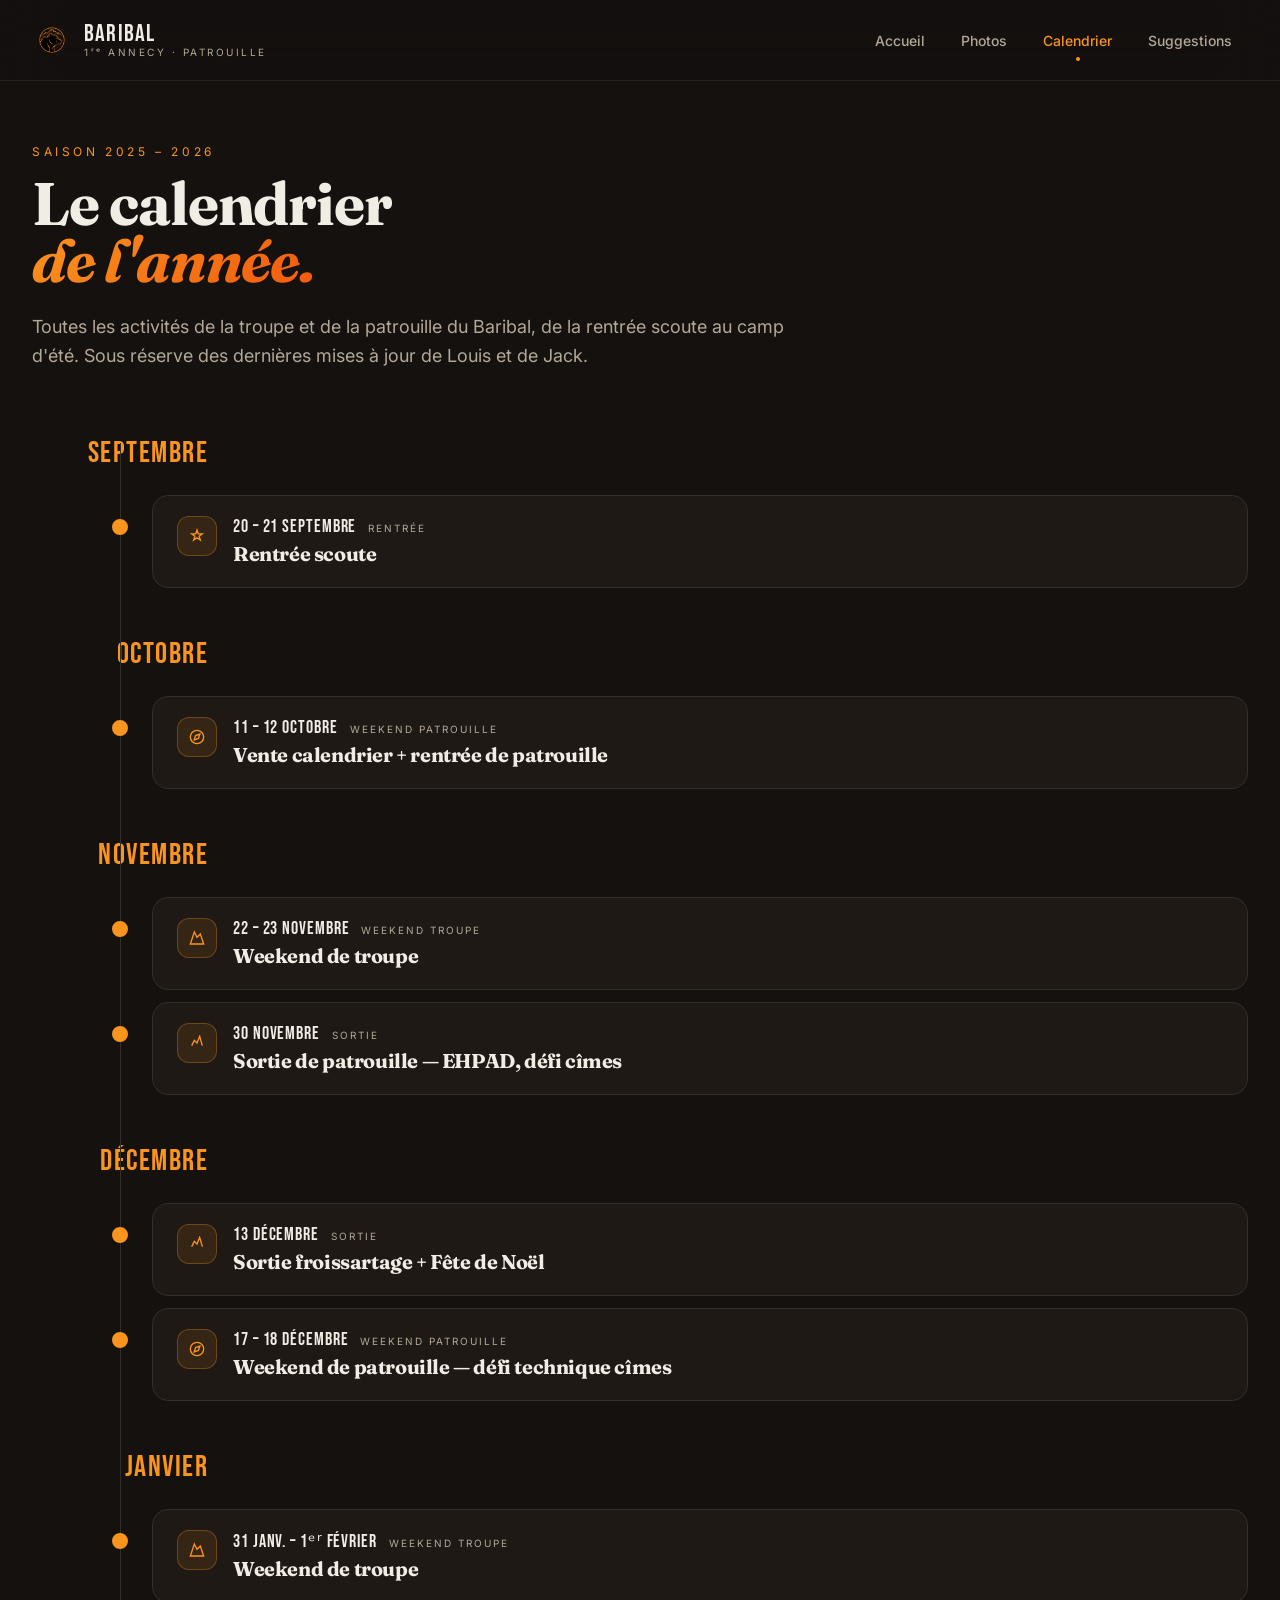
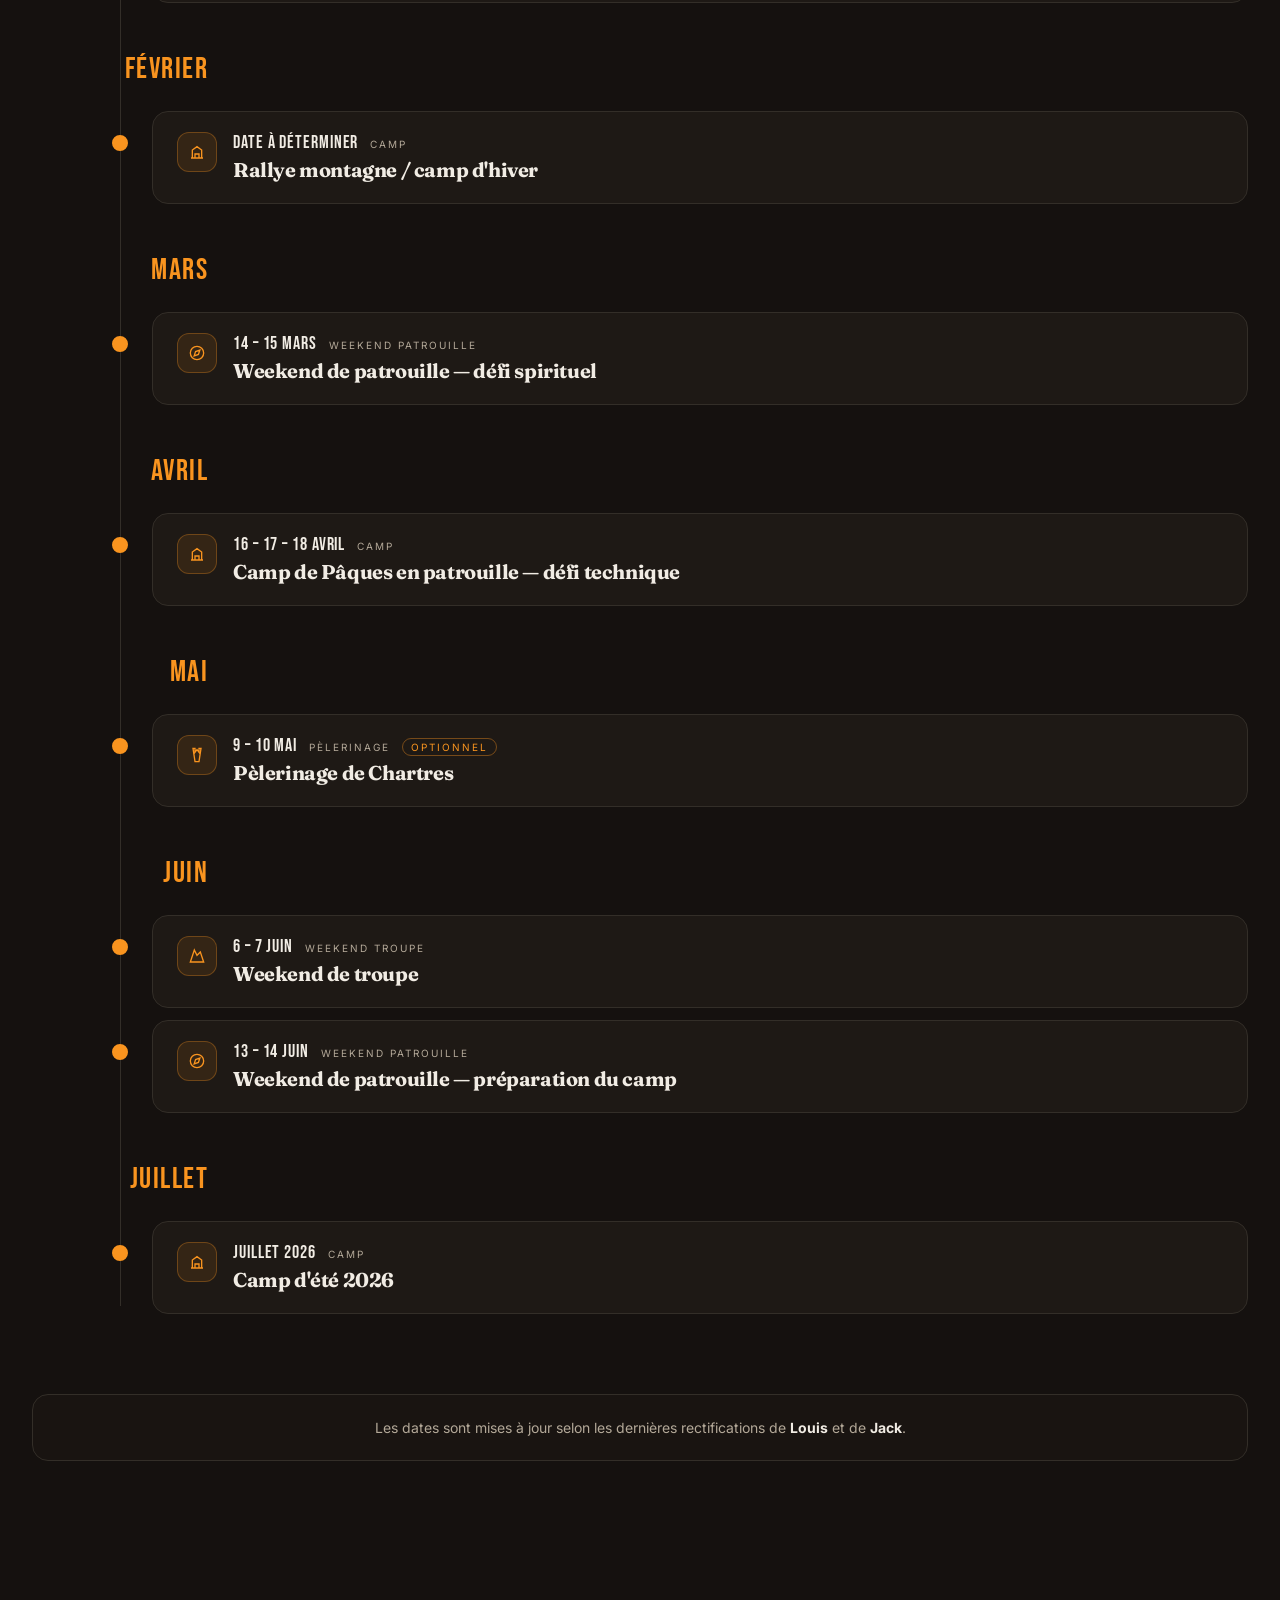
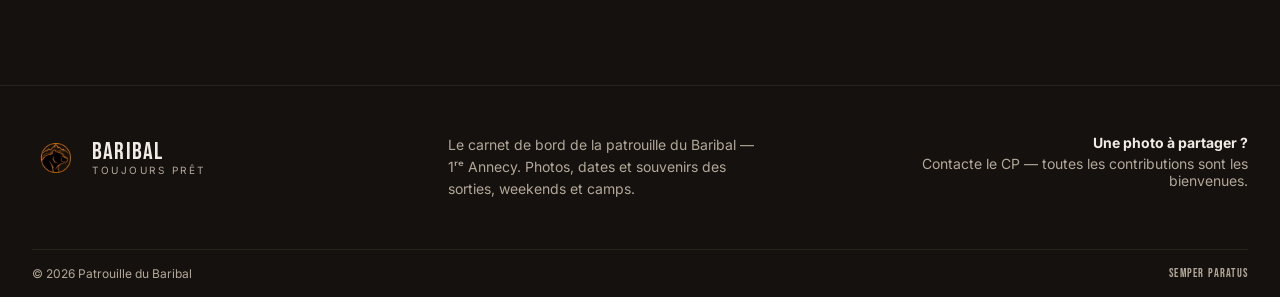
==== calendrier.html @ b9c31d78 "Add files via upload" ====
<!DOCTYPE html>
<html lang="fr">
<head>
  <meta charset="UTF-8" />
  <meta name="viewport" content="width=device-width, initial-scale=1.0" />
  <link rel="icon" href="assets/favicon.png" type="image/png" />
  <title>Calendrier — Baribal</title>
  <link rel="stylesheet" href="style.css" />
</head>
<body>

  <header class="header">
    <div class="container header-inner">
      <a href="index.html" class="logo-link" aria-label="Baribal — accueil">
        <img src="assets/baribal-logo.png" alt="Logo Baribal" width="40" height="40" />
        <div>
          <div class="logo-title">BARIBAL</div>
          <div class="logo-sub">1ʳᵉ Annecy · Patrouille</div>
        </div>
      </a>
      <nav class="nav-desktop" aria-label="Navigation principale">
        <a href="index.html" class="nav-link">Accueil</a>
        <a href="photos.html" class="nav-link">Photos</a>
        <a href="calendrier.html" class="nav-link active">Calendrier</a>
        <a href="suggestions.html" class="nav-link">Suggestions</a>
      </nav>
      <button class="menu-btn" id="menu-btn" type="button" aria-label="Menu">
        <svg class="icon" style="width:1.5rem;height:1.5rem" viewBox="0 0 24 24" fill="none" stroke="currentColor" stroke-width="2">
          <line x1="4" y1="6" x2="20" y2="6"/><line x1="4" y1="12" x2="20" y2="12"/><line x1="4" y1="18" x2="20" y2="18"/>
        </svg>
      </button>
    </div>
    <nav class="nav-mobile" id="nav-mobile" aria-label="Menu mobile">
      <div class="container">
        <a href="index.html" class="nav-link">Accueil</a>
        <a href="photos.html" class="nav-link">Photos</a>
        <a href="calendrier.html" class="nav-link active">Calendrier</a>
        <a href="suggestions.html" class="nav-link">Suggestions</a>
      </div>
    </nav>
  </header>

  <main>
    <section class="container page-section">
      <div class="page-header">
        <div class="label" style="margin-bottom:1rem">Saison 2025 – 2026</div>
        <h1>
          Le calendrier <br />
          <span class="text-gradient-ember" style="font-style:italic">de l'année.</span>
        </h1>
        <p>
          Toutes les activités de la troupe et de la patrouille du Baribal,
          de la rentrée scoute au camp d'été. Sous réserve des dernières mises
          à jour de Louis et de Jack.
        </p>
      </div>
      <div class="timeline">
        <div class="timeline-line"></div>
        <div id="timeline"></div>
      </div>
      <div class="calendar-note">
        Les dates sont mises à jour selon les dernières rectifications de
        <strong>Louis</strong> et de <strong>Jack</strong>.
      </div>
    </section>
  </main>

  <footer class="footer">
    <div class="container footer-main">
      <div class="footer-brand">
        <img src="assets/baribal-logo.png" alt="" width="48" height="48" loading="lazy" />
        <div>
          <div class="logo-title">BARIBAL</div>
          <div class="logo-sub">Toujours Prêt</div>
        </div>
      </div>
      <p class="footer-text">
        Le carnet de bord de la patrouille du Baribal — 1ʳᵉ Annecy. Photos, dates et souvenirs des sorties, weekends et camps.
      </p>
      <div class="footer-contact">
        <strong>Une photo à partager ?</strong>
        Contacte le CP — toutes les contributions sont les bienvenues.
      </div>
    </div>
    <div class="footer-bottom container">
      <span>© <span id="year"></span> Patrouille du Baribal</span>
      <span class="semp">SEMPER PARATUS</span>
    </div>
  </footer>

  <script src="data/calendrier.js"></script>
  <script src="js/menu.js"></script>
  <script src="js/calendrier.js"></script>
</body>
</html>
---- style.css ----
/* BARIBAL — Design System "Aventure moderne" */
@import url('https://fonts.googleapis.com/css2?family=Bebas+Neue&family=Inter:wght@300;400;500;600;700&family=Fraunces:opsz,wght@9..144,400;9..144,600;9..144,700&display=swap');

:root {
  --background: 25 18% 7%;
  --foreground: 36 30% 92%;
  --card: 24 16% 10%;
  --primary: 32 95% 55%;
  --primary-foreground: 25 30% 8%;
  --muted: 24 12% 16%;
  --muted-foreground: 35 15% 65%;
  --border: 30 12% 18%;
  --radius: 0.75rem;
  --gradient-ember: linear-gradient(135deg, hsl(32 95% 55%), hsl(20 90% 50%));
  --gradient-radial-glow: radial-gradient(60% 60% at 50% 0%, hsl(32 95% 55% / 0.18), transparent 70%);
  --shadow-ember: 0 10px 40px -12px hsl(32 95% 55% / 0.45);
  --shadow-deep: 0 20px 60px -20px hsl(0 0% 0% / 0.6);
  --container: min(1400px, 100% - 4rem);
}

*, *::before, *::after { box-sizing: border-box; margin: 0; padding: 0; }

html { scroll-behavior: smooth; }

body {
  font-family: 'Inter', system-ui, sans-serif;
  background: hsl(var(--background));
  color: hsl(var(--foreground));
  -webkit-font-smoothing: antialiased;
  min-height: 100vh;
}

h1, h2, h3, h4 {
  font-family: 'Fraunces', Georgia, serif;
  letter-spacing: -0.02em;
}

::selection {
  background: hsl(var(--primary) / 0.3);
  color: hsl(var(--foreground));
}

.container {
  width: var(--container);
  margin-inline: auto;
}

.text-gradient-ember {
  background: var(--gradient-ember);
  -webkit-background-clip: text;
  background-clip: text;
  color: transparent;
}

.bg-gradient-ember { background: var(--gradient-ember); }
.shadow-ember { box-shadow: var(--shadow-ember); }
.shadow-deep { box-shadow: var(--shadow-deep); }

.label {
  font-size: 0.75rem;
  text-transform: uppercase;
  letter-spacing: 0.3em;
  color: hsl(var(--primary));
}

.font-display {
  font-family: 'Bebas Neue', Impact, sans-serif;
  letter-spacing: 0.02em;
}

/* Animations */
@keyframes fade-up {
  from { opacity: 0; transform: translateY(20px); }
  to { opacity: 1; transform: translateY(0); }
}
@keyframes fade-in {
  from { opacity: 0; }
  to { opacity: 1; }
}
@keyframes ember-pulse {
  0%, 100% { opacity: 0.6; }
  50% { opacity: 1; }
}
@keyframes ping {
  75%, 100% { transform: scale(2); opacity: 0; }
}

.animate-fade-up { animation: fade-up 0.7s cubic-bezier(0.4, 0, 0.2, 1) both; }
.animate-fade-in { animation: fade-in 0.6s ease-out both; }
.animate-ember-pulse { animation: ember-pulse 3s ease-in-out infinite; }

/* Header */
.header {
  position: fixed;
  top: 0;
  left: 0;
  right: 0;
  z-index: 50;
  backdrop-filter: blur(24px);
  background: hsl(var(--background) / 0.7);
  border-bottom: 1px solid hsl(var(--border) / 0.6);
}

.header-inner {
  display: flex;
  align-items: center;
  justify-content: space-between;
  height: 4rem;
}

@media (min-width: 768px) {
  .header-inner { height: 5rem; }
}

.logo-link {
  display: flex;
  align-items: center;
  gap: 0.75rem;
  text-decoration: none;
  color: inherit;
}

.logo-link img {
  width: 2.5rem;
  height: 2.5rem;
  transition: transform 0.2s;
}

.logo-link:hover img { transform: rotate(-6deg); }

.logo-title {
  font-family: 'Bebas Neue', Impact, sans-serif;
  font-size: 1.5rem;
  letter-spacing: 0.05em;
  line-height: 1;
}

.logo-sub {
  font-size: 10px;
  text-transform: uppercase;
  letter-spacing: 0.25em;
  color: hsl(var(--muted-foreground));
}

.nav-desktop {
  display: none;
  align-items: center;
  gap: 0.25rem;
}

@media (min-width: 768px) {
  .nav-desktop { display: flex; }
}

.nav-link {
  padding: 0.5rem 1rem;
  border-radius: 9999px;
  font-size: 0.875rem;
  font-weight: 500;
  text-decoration: none;
  color: hsl(var(--muted-foreground));
  transition: color 0.2s;
  position: relative;
}

.nav-link:hover { color: hsl(var(--foreground)); }
.nav-link.active { color: hsl(var(--primary)); }

.nav-link.active::after {
  content: "";
  position: absolute;
  left: 50%;
  bottom: -4px;
  transform: translateX(-50%);
  width: 4px;
  height: 4px;
  border-radius: 50%;
  background: hsl(var(--primary));
  animation: ember-pulse 3s ease-in-out infinite;
}

.menu-btn {
  display: flex;
  padding: 0.5rem;
  background: none;
  border: none;
  color: hsl(var(--foreground));
  cursor: pointer;
}

@media (min-width: 768px) {
  .menu-btn { display: none; }
}

.nav-mobile {
  display: none;
  border-top: 1px solid hsl(var(--border) / 0.6);
  background: hsl(var(--background) / 0.95);
  backdrop-filter: blur(24px);
}

.nav-mobile.open { display: block; animation: fade-in 0.3s both; }

.nav-mobile .container {
  padding-block: 1rem;
  display: flex;
  flex-direction: column;
  gap: 0.25rem;
}

.nav-mobile .nav-link {
  display: block;
  padding: 0.75rem 1rem;
  border-radius: 0.5rem;
}

.nav-mobile .nav-link.active {
  background: hsl(var(--primary) / 0.1);
}

/* Contenu principal (sous le menu fixe) */
main {
  padding-top: 4rem;
}

@media (min-width: 768px) {
  main { padding-top: 5rem; }
}

/* Buttons */
.btn-primary {
  display: inline-flex;
  align-items: center;
  gap: 0.5rem;
  background: var(--gradient-ember);
  color: hsl(var(--primary-foreground));
  font-weight: 500;
  padding: 0.75rem 1.5rem;
  border-radius: 9999px;
  text-decoration: none;
  box-shadow: var(--shadow-ember);
  border: none;
  cursor: pointer;
  transition: transform 0.2s;
  font-size: 1rem;
}

.btn-primary:hover { transform: scale(1.02); }

.btn-outline {
  display: inline-flex;
  align-items: center;
  gap: 0.5rem;
  border: 1px solid hsl(var(--border));
  color: hsl(var(--foreground));
  font-weight: 500;
  padding: 0.75rem 1.5rem;
  border-radius: 9999px;
  text-decoration: none;
  background: transparent;
  cursor: pointer;
  transition: background 0.2s;
  font-size: 1rem;
}

.btn-outline:hover { background: hsl(var(--muted)); }

.icon { width: 1rem; height: 1rem; flex-shrink: 0; }
.icon-lg { width: 1.75rem; height: 1.75rem; }

/* Hero */
.hero {
  position: relative;
  min-height: 88vh;
  display: flex;
  align-items: flex-end;
  overflow: hidden;
}

.hero img.bg {
  position: absolute;
  inset: 0;
  width: 100%;
  height: 100%;
  object-fit: cover;
}

.hero-overlay {
  position: absolute;
  inset: 0;
  background: linear-gradient(to bottom, hsl(var(--background) / 0.4), hsl(var(--background) / 0.6), hsl(var(--background)));
}

.hero-glow {
  position: absolute;
  inset: 0;
  background: var(--gradient-radial-glow);
}

.hero-content {
  position: relative;
  padding: 6rem 0 3rem;
}

@media (min-width: 768px) {
  .hero-content { padding: 6rem 0 4rem; }
}

.badge {
  display: inline-flex;
  align-items: center;
  gap: 0.5rem;
  font-size: 0.75rem;
  text-transform: uppercase;
  letter-spacing: 0.3em;
  color: hsl(var(--primary));
  border: 1px solid hsl(var(--primary) / 0.3);
  border-radius: 9999px;
  padding: 0.375rem 1rem;
  backdrop-filter: blur(4px);
  background: hsl(var(--background) / 0.4);
  margin-bottom: 1.5rem;
}

.badge-dot {
  width: 6px;
  height: 6px;
  border-radius: 50%;
  background: hsl(var(--primary));
  animation: ember-pulse 3s ease-in-out infinite;
}

.hero h1 {
  font-size: clamp(2.5rem, 8vw, 5rem);
  line-height: 0.95;
  margin-bottom: 1.5rem;
  max-width: 48rem;
}

.hero p.lead {
  font-size: clamp(1rem, 2vw, 1.25rem);
  color: hsl(var(--muted-foreground));
  max-width: 36rem;
  line-height: 1.6;
  margin-bottom: 2rem;
}

.hero-actions { display: flex; flex-wrap: wrap; gap: 0.75rem; }

/* Next activity card */
.next-card-wrap {
  position: relative;
  z-index: 10;
  margin-top: 3rem;
  margin-bottom: 2rem;
}

@media (min-width: 768px) {
  .next-card-wrap { margin-top: 4rem; }
}

.next-card {
  position: relative;
  overflow: hidden;
  border-radius: 1.5rem;
  border: 1px solid hsl(var(--border));
  background: hsl(var(--card) / 0.8);
  backdrop-filter: blur(12px);
  padding: 1.5rem 2rem;
  box-shadow: var(--shadow-deep);
}

.next-card::before {
  content: "";
  position: absolute;
  inset: 0;
  pointer-events: none;
  opacity: 0.05;
  background-image: url("data:image/svg+xml,%3Csvg viewBox='0 0 200 200' xmlns='http://www.w3.org/2000/svg'%3E%3Cfilter id='n'%3E%3CfeTurbulence type='fractalNoise' baseFrequency='0.85' numOctaves='3'/%3E%3C/filter%3E%3Crect width='100%25' height='100%25' filter='url(%23n)'/%3E%3C/svg%3E");
}

.next-card-glow {
  position: absolute;
  top: -6rem;
  right: -6rem;
  width: 16rem;
  height: 16rem;
  background: hsl(var(--primary) / 0.2);
  filter: blur(48px);
  border-radius: 50%;
  pointer-events: none;
}

.next-card-inner {
  position: relative;
  display: flex;
  flex-direction: column;
  gap: 1.5rem;
}

@media (min-width: 768px) {
  .next-card-inner {
    flex-direction: row;
    align-items: flex-end;
    justify-content: space-between;
  }
}

.next-card h3 {
  font-size: clamp(1.25rem, 3vw, 1.875rem);
  line-height: 1.2;
  max-width: 28rem;
}

.next-card-meta {
  margin-top: 0.5rem;
  font-size: 0.875rem;
  color: hsl(var(--muted-foreground));
}

.next-card-meta strong { color: hsl(var(--foreground)); }

.countdown {
  display: flex;
  align-items: center;
  gap: 1.5rem;
}

.countdown-num {
  font-family: 'Bebas Neue', Impact, sans-serif;
  font-size: clamp(3.5rem, 10vw, 4.5rem);
  line-height: 1;
  background: var(--gradient-ember);
  -webkit-background-clip: text;
  background-clip: text;
  color: transparent;
  text-align: right;
}

.countdown-label {
  font-size: 10px;
  text-transform: uppercase;
  letter-spacing: 0.3em;
  color: hsl(var(--muted-foreground));
  text-align: right;
  margin-top: 0.25rem;
}

.next-cal-link {
  display: none;
}

@media (min-width: 768px) {
  .next-cal-link { display: inline-flex; }
}

/* Values section */
.section-values {
  padding: 6rem 0;
  display: grid;
  gap: 3rem;
}

@media (min-width: 768px) {
  .section-values {
    grid-template-columns: 5fr 7fr;
    padding: 8rem 0;
    align-items: start;
  }
}

.section-values h2 {
  font-size: clamp(2rem, 5vw, 3rem);
  line-height: 1.1;
}

.section-values h2 em {
  font-style: italic;
  color: hsl(var(--muted-foreground));
}

.cards-grid {
  display: grid;
  gap: 1.5rem;
}

@media (min-width: 640px) {
  .cards-grid { grid-template-columns: repeat(3, 1fr); }
}

.value-card {
  position: relative;
  padding: 1.5rem;
  border-radius: 1rem;
  border: 1px solid hsl(var(--border));
  background: hsl(var(--card));
  text-decoration: none;
  color: inherit;
  transition: border-color 0.2s;
}

.value-card:hover { border-color: hsl(var(--primary) / 0.4); }

.value-card .icon-lg { color: hsl(var(--primary)); margin-bottom: 1rem; }

.value-card h3 {
  font-family: 'Bebas Neue', Impact, sans-serif;
  font-size: 1.5rem;
  letter-spacing: 0.05em;
  margin-bottom: 0.5rem;
}

.value-card p {
  font-size: 0.875rem;
  color: hsl(var(--muted-foreground));
  line-height: 1.5;
}

.value-card .arrow {
  position: absolute;
  top: 1.5rem;
  right: 1.5rem;
  width: 1rem;
  height: 1rem;
  color: hsl(var(--muted-foreground));
  transition: color 0.2s, transform 0.2s;
}

.value-card:hover .arrow {
  color: hsl(var(--primary));
  transform: translateX(4px);
}

/* Recent galleries */
.section-recent { padding-bottom: 6rem; }

.section-header {
  display: flex;
  align-items: flex-end;
  justify-content: space-between;
  margin-bottom: 2.5rem;
}

.section-header h2 { font-size: clamp(1.75rem, 4vw, 2.25rem); }

.link-muted {
  display: none;
  align-items: center;
  gap: 0.5rem;
  font-size: 0.875rem;
  color: hsl(var(--muted-foreground));
  text-decoration: none;
  transition: color 0.2s;
}

.link-muted:hover { color: hsl(var(--primary)); }

@media (min-width: 640px) {
  .link-muted { display: inline-flex; }
}

.gallery-grid {
  display: grid;
  gap: 1.25rem;
}

@media (min-width: 768px) {
  .gallery-grid { grid-template-columns: repeat(3, 1fr); }
}

.gallery-card {
  position: relative;
  aspect-ratio: 4/5;
  overflow: hidden;
  border-radius: 1rem;
  border: 1px solid hsl(var(--border));
  text-decoration: none;
  color: inherit;
}

.gallery-card img {
  position: absolute;
  inset: 0;
  width: 100%;
  height: 100%;
  object-fit: cover;
  transition: transform 0.7s;
}

.gallery-card:hover img { transform: scale(1.05); }

.gallery-card .overlay {
  position: absolute;
  inset: 0;
  background: linear-gradient(to top, hsl(var(--background)), hsl(var(--background) / 0.3), transparent);
}

.gallery-card .info {
  position: absolute;
  left: 0;
  right: 0;
  bottom: 0;
  padding: 1.25rem;
}

.gallery-card .info .count {
  font-size: 0.75rem;
  text-transform: uppercase;
  letter-spacing: 0.2em;
  color: hsl(var(--primary));
  margin-bottom: 0.5rem;
}

.gallery-card .info h3 { font-size: 1.25rem; line-height: 1.3; }

/* Page headers */
.page-header {
  max-width: 48rem;
  margin-bottom: 4rem;
  padding-top: 4rem;
}

.page-header h1 {
  font-size: clamp(2.5rem, 6vw, 3.75rem);
  line-height: 0.95;
  margin-bottom: 1.5rem;
}

.page-header p {
  font-size: 1.125rem;
  color: hsl(var(--muted-foreground));
  line-height: 1.6;
}

.page-section { padding-bottom: 6rem; }

/* Photos accordion */
.photo-list { display: flex; flex-direction: column; gap: 1rem; }

.photo-item {
  border: 1px solid hsl(var(--border));
  border-radius: 1rem;
  overflow: hidden;
  background: hsl(var(--card) / 0.5);
  transition: border-color 0.2s;
}

.photo-item.open { border-color: hsl(var(--primary) / 0.4); }

.photo-toggle {
  width: 100%;
  display: flex;
  align-items: center;
  gap: 1rem;
  padding: 1.25rem 1.5rem;
  background: none;
  border: none;
  color: inherit;
  cursor: pointer;
  text-align: left;
  transition: background 0.2s;
}

.photo-toggle:hover { background: hsl(var(--muted) / 0.3); }

.photo-thumb {
  width: 5rem;
  height: 5rem;
  border-radius: 0.75rem;
  overflow: hidden;
  flex-shrink: 0;
  border: 1px solid hsl(var(--border));
}

.photo-thumb img { width: 100%; height: 100%; object-fit: cover; }

.photo-info { flex: 1; min-width: 0; }

.photo-info .type {
  font-size: 10px;
  text-transform: uppercase;
  letter-spacing: 0.25em;
  color: hsl(var(--primary));
  margin-bottom: 0.25rem;
}

.photo-info h2 {
  font-size: clamp(1.125rem, 2vw, 1.5rem);
  white-space: nowrap;
  overflow: hidden;
  text-overflow: ellipsis;
}

.photo-chevron {
  width: 1.25rem;
  height: 1.25rem;
  color: hsl(var(--muted-foreground));
  transition: transform 0.2s, color 0.2s;
  flex-shrink: 0;
}

.photo-item.open .photo-chevron {
  transform: rotate(180deg);
  color: hsl(var(--primary));
}

.photo-grid-wrap {
  padding: 0 1.5rem 1.5rem;
  animation: fade-in 0.4s both;
}

.photo-grid {
  display: grid;
  grid-template-columns: repeat(2, 1fr);
  gap: 0.75rem;
}

@media (min-width: 640px) { .photo-grid { grid-template-columns: repeat(3, 1fr); } }
@media (min-width: 768px) { .photo-grid { grid-template-columns: repeat(4, 1fr); } }
@media (min-width: 1024px) { .photo-grid { grid-template-columns: repeat(5, 1fr); } }

.photo-grid button {
  position: relative;
  aspect-ratio: 1;
  overflow: hidden;
  border-radius: 0.5rem;
  border: 1px solid hsl(var(--border));
  padding: 0;
  cursor: pointer;
  background: none;
  transition: border-color 0.2s;
}

.photo-grid button:hover { border-color: hsl(var(--primary)); }

.photo-grid button img {
  width: 100%;
  height: 100%;
  object-fit: cover;
  transition: transform 0.5s;
}

.photo-grid button:hover img { transform: scale(1.05); }

/* Calendar timeline */
.timeline { position: relative; }

.timeline-line {
  position: absolute;
  left: 22px;
  top: 8px;
  bottom: 8px;
  width: 1px;
  background: hsl(var(--border));
}

@media (min-width: 768px) {
  .timeline-line { left: 88px; }
}

.timeline-month { margin-bottom: 3rem; }

.month-header {
  display: flex;
  align-items: center;
  gap: 1.5rem;
  margin-bottom: 1.5rem;
}

.month-name-desktop {
  display: none;
  width: 11rem;
  text-align: right;
  font-family: 'Bebas Neue', Impact, sans-serif;
  font-size: 1.875rem;
  letter-spacing: 0.05em;
  color: hsl(var(--primary));
}

.month-name-mobile {
  font-family: 'Bebas Neue', Impact, sans-serif;
  font-size: 1.5rem;
  letter-spacing: 0.05em;
  color: hsl(var(--primary));
  padding-left: 0.25rem;
}

@media (min-width: 768px) {
  .month-name-desktop { display: block; }
  .month-name-mobile { display: none; }
}

.timeline-events { list-style: none; display: flex; flex-direction: column; gap: 0.75rem; }

.timeline-event {
  position: relative;
  padding-left: 3rem;
}

@media (min-width: 768px) {
  .timeline-event { padding-left: 7.5rem; }
}

.timeline-dot {
  position: absolute;
  left: 14px;
  top: 1.5rem;
  width: 1rem;
  height: 1rem;
  border-radius: 50%;
  border: 2px solid hsl(var(--primary));
  background: hsl(var(--primary));
  box-shadow: var(--shadow-ember);
}

@media (min-width: 768px) {
  .timeline-dot { left: 80px; }
}

.event-card {
  padding: 1.25rem 1.5rem;
  border-radius: 1rem;
  border: 1px solid hsl(var(--border));
  background: hsl(var(--card));
  transition: border-color 0.2s;
}

.event-card:hover { border-color: hsl(var(--primary) / 0.4); }

.event-card-inner {
  display: flex;
  align-items: flex-start;
  gap: 1rem;
}

.event-icon {
  width: 2.5rem;
  height: 2.5rem;
  border-radius: 0.75rem;
  display: flex;
  align-items: center;
  justify-content: center;
  flex-shrink: 0;
  border: 1px solid hsl(var(--primary) / 0.3);
  background: hsl(var(--primary) / 0.1);
  color: hsl(var(--primary));
}

.event-date {
  font-family: 'Bebas Neue', Impact, sans-serif;
  font-size: 1.125rem;
  letter-spacing: 0.05em;
}

.event-type {
  font-size: 10px;
  text-transform: uppercase;
  letter-spacing: 0.2em;
  color: hsl(var(--muted-foreground));
}

.event-optional {
  font-size: 10px;
  text-transform: uppercase;
  letter-spacing: 0.2em;
  color: hsl(var(--primary));
  border: 1px solid hsl(var(--primary) / 0.4);
  border-radius: 9999px;
  padding: 0.125rem 0.5rem;
}

.event-title {
  font-size: clamp(1rem, 2vw, 1.25rem);
  line-height: 1.3;
  margin-top: 0.25rem;
}

.event-meta {
  display: flex;
  flex-wrap: wrap;
  align-items: baseline;
  gap: 0.5rem 0.75rem;
  margin-bottom: 0.25rem;
}

.calendar-note {
  margin-top: 5rem;
  padding: 1.5rem;
  border-radius: 1rem;
  border: 1px solid hsl(var(--border));
  background: hsl(var(--card) / 0.5);
  font-size: 0.875rem;
  color: hsl(var(--muted-foreground));
  text-align: center;
}

.calendar-note strong { color: hsl(var(--foreground)); }

/* Lightbox */
.lightbox {
  display: none;
  position: fixed;
  inset: 0;
  z-index: 100;
  background: hsl(var(--background) / 0.95);
  backdrop-filter: blur(12px);
  flex-direction: column;
  animation: fade-in 0.3s both;
}

.lightbox.open { display: flex; }

.lightbox-header {
  display: flex;
  align-items: center;
  justify-content: space-between;
  padding: 1rem 1.5rem;
  border-bottom: 1px solid hsl(var(--border));
}

.lightbox-title {
  font-size: 0.875rem;
  color: hsl(var(--muted-foreground));
  overflow: hidden;
  text-overflow: ellipsis;
  white-space: nowrap;
}

.lightbox-actions { display: flex; align-items: center; gap: 0.5rem; }

.lightbox-download {
  display: inline-flex;
  align-items: center;
  gap: 0.5rem;
  font-size: 0.875rem;
  border: 1px solid hsl(var(--border));
  border-radius: 9999px;
  padding: 0.5rem 1rem;
  color: inherit;
  text-decoration: none;
  transition: background 0.2s;
}

.lightbox-download:hover { background: hsl(var(--muted)); }

.lightbox-close {
  padding: 0.5rem;
  border-radius: 50%;
  border: 1px solid hsl(var(--border));
  background: none;
  color: inherit;
  cursor: pointer;
  transition: background 0.2s;
}

.lightbox-close:hover { background: hsl(var(--muted)); }

.lightbox-body {
  flex: 1;
  display: flex;
  align-items: center;
  justify-content: center;
  padding: 1rem 2rem;
  overflow: hidden;
}

.lightbox-body img {
  max-width: 100%;
  max-height: 100%;
  object-fit: contain;
  border-radius: 0.5rem;
  box-shadow: var(--shadow-deep);
}

/* Footer */
.footer {
  border-top: 1px solid hsl(var(--border) / 0.6);
  margin-top: 8rem;
}

.footer-main {
  display: grid;
  gap: 2rem;
  padding: 3rem 0;
}

@media (min-width: 768px) {
  .footer-main { grid-template-columns: repeat(3, 1fr); align-items: start; }
}

.footer-brand { display: flex; align-items: center; gap: 0.75rem; }

.footer-brand img { width: 3rem; height: 3rem; }

.footer-text {
  font-size: 0.875rem;
  color: hsl(var(--muted-foreground));
  line-height: 1.6;
  max-width: 20rem;
}

.footer-contact {
  font-size: 0.875rem;
  color: hsl(var(--muted-foreground));
}

@media (min-width: 768px) {
  .footer-contact { text-align: right; }
}

.footer-contact strong { color: hsl(var(--foreground)); display: block; margin-bottom: 0.25rem; }

.footer-bottom {
  border-top: 1px solid hsl(var(--border) / 0.6);
  padding: 1rem 0;
  display: flex;
  flex-wrap: wrap;
  align-items: center;
  justify-content: space-between;
  gap: 0.5rem;
  font-size: 0.75rem;
  color: hsl(var(--muted-foreground));
}

.footer-bottom .semp { font-family: 'Bebas Neue', Impact, sans-serif; letter-spacing: 0.1em; }

/* 404 */
.not-found {
  min-height: 60vh;
  display: flex;
  flex-direction: column;
  align-items: center;
  justify-content: center;
  text-align: center;
  padding: 4rem 2rem;
}

.not-found h1 { font-size: 4rem; margin-bottom: 1rem; }
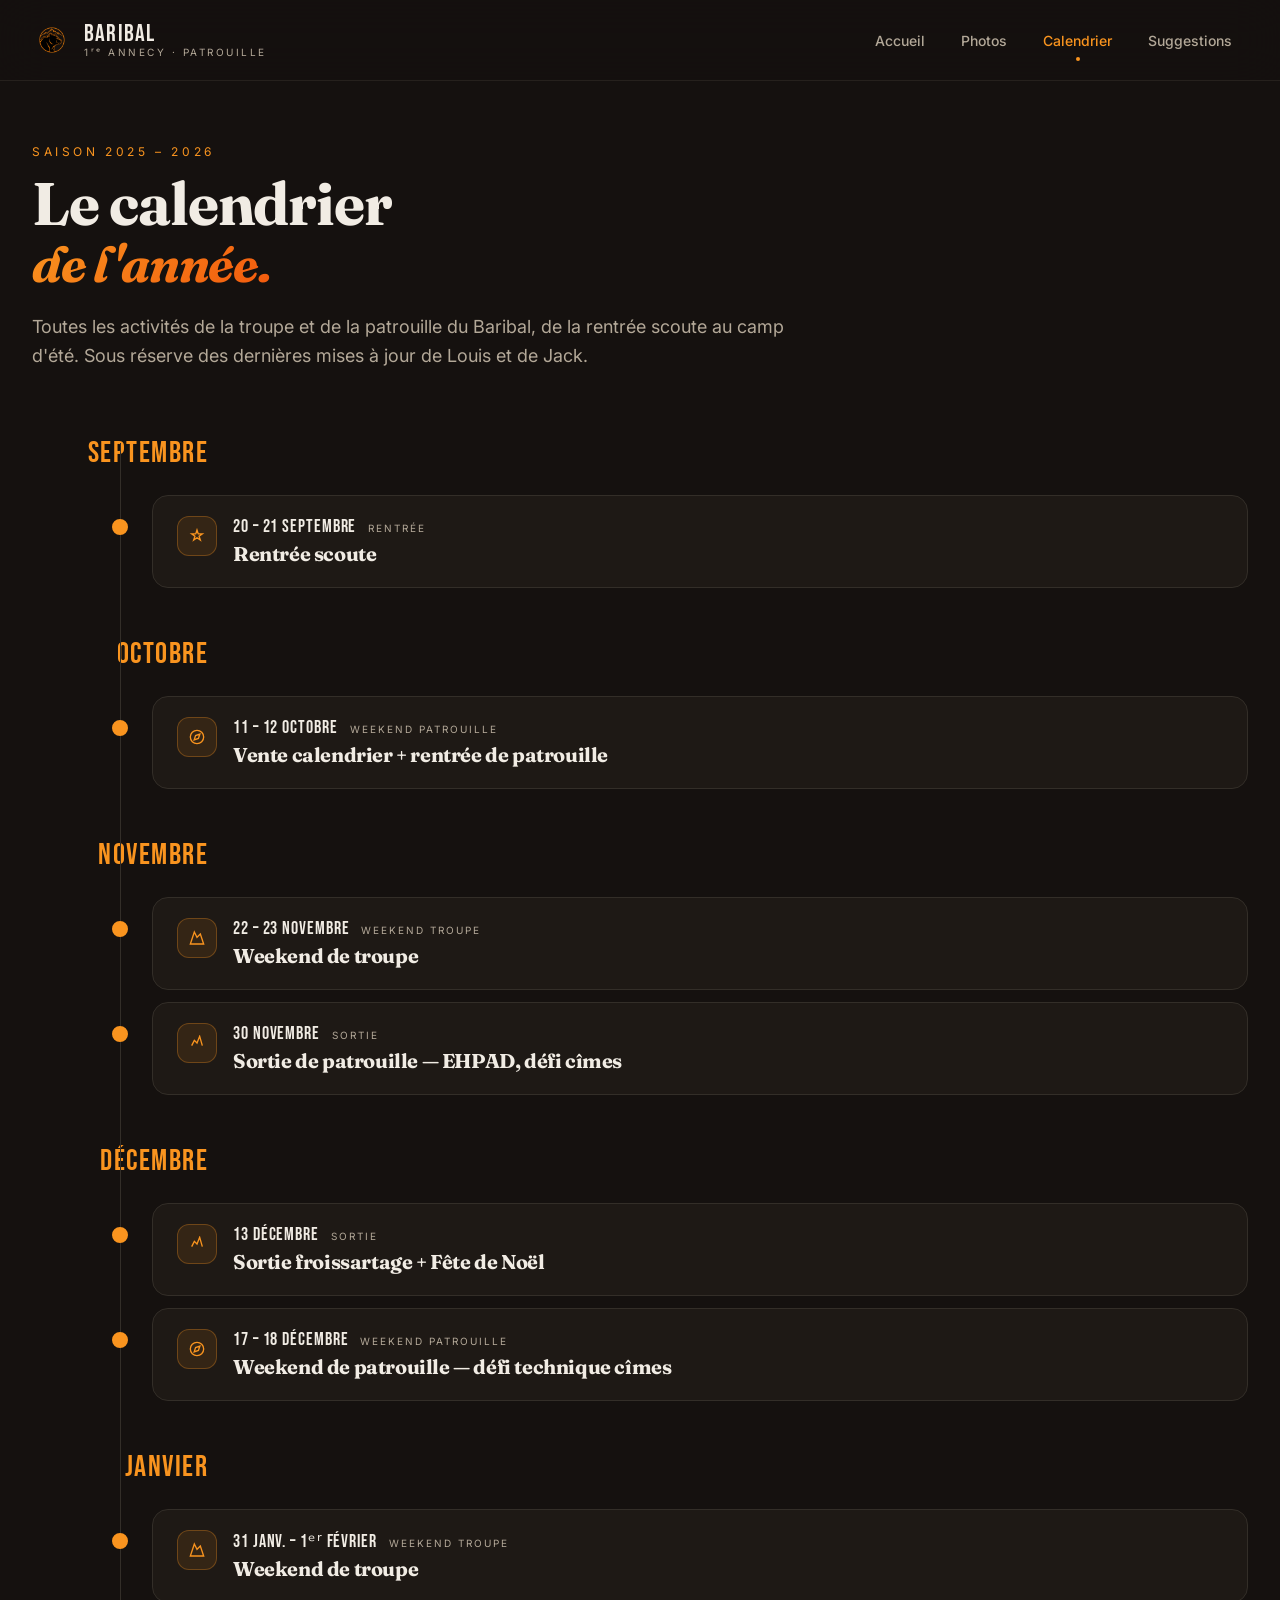
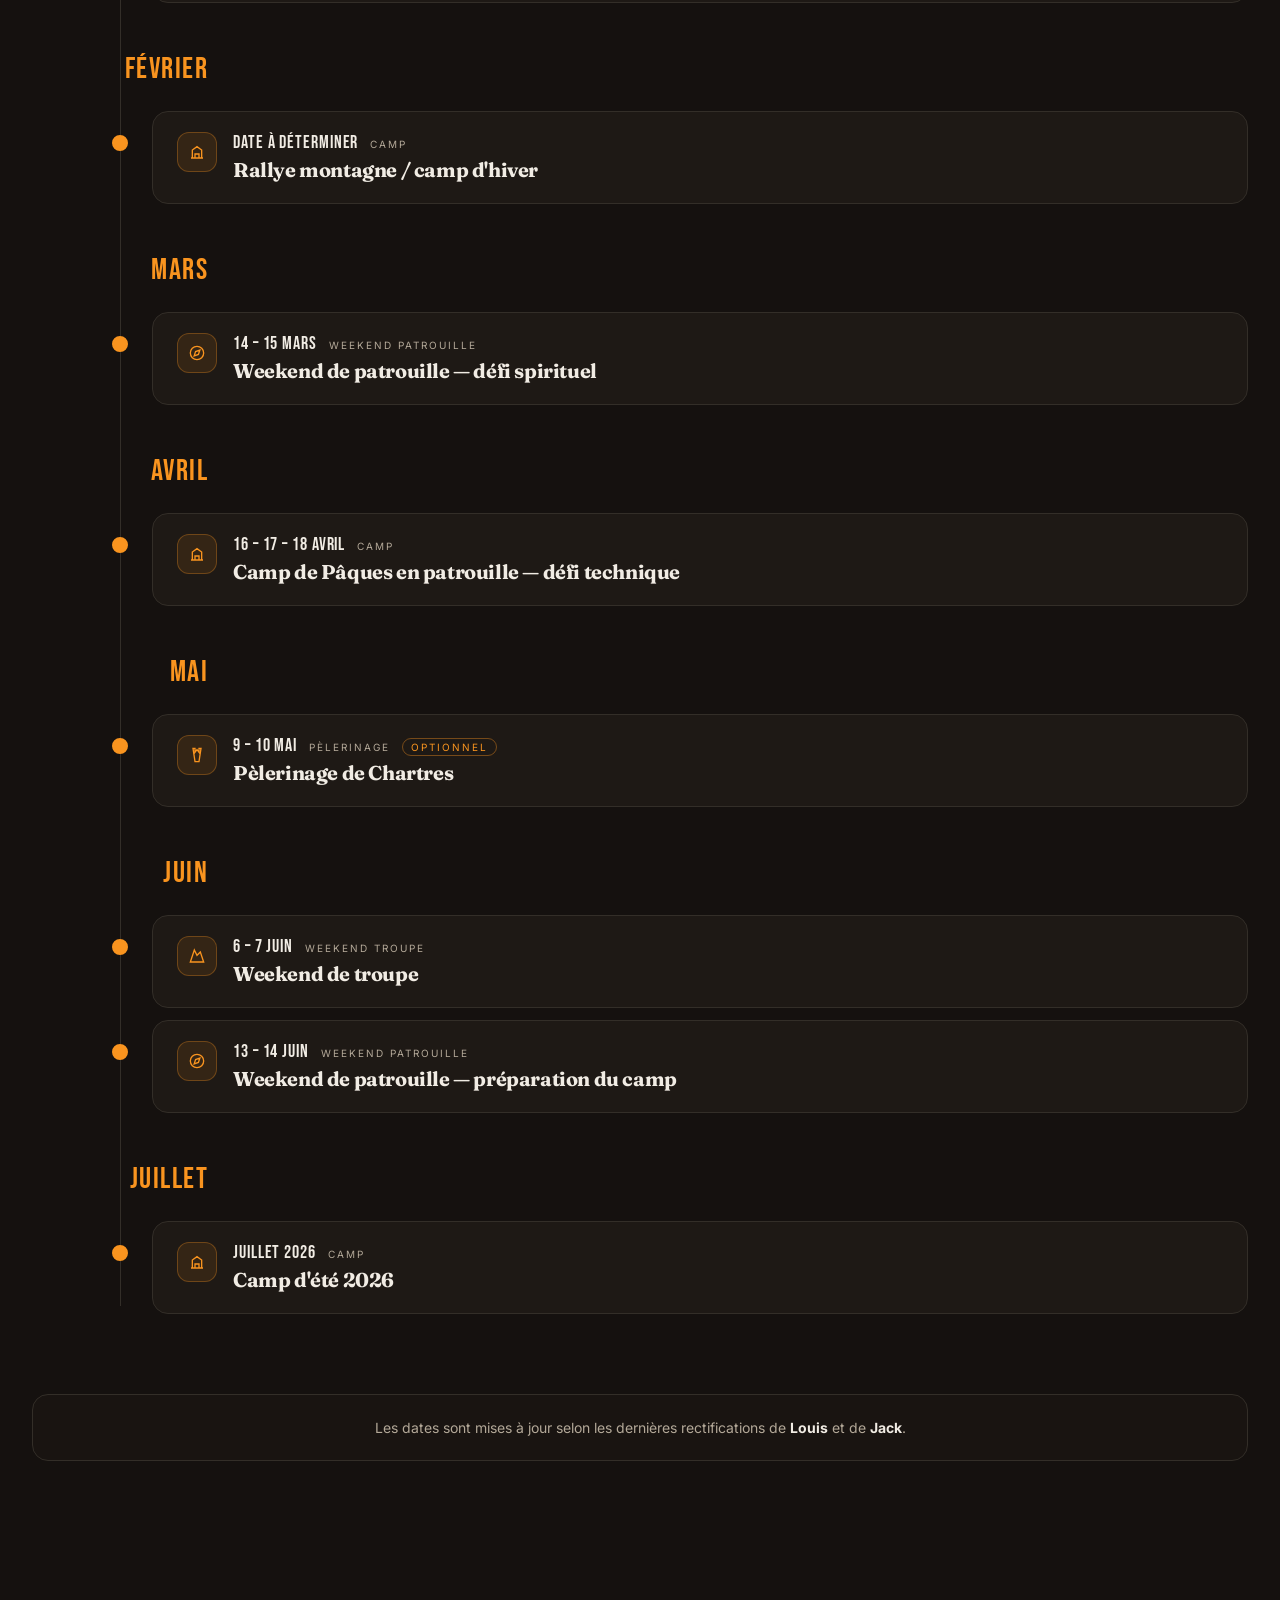
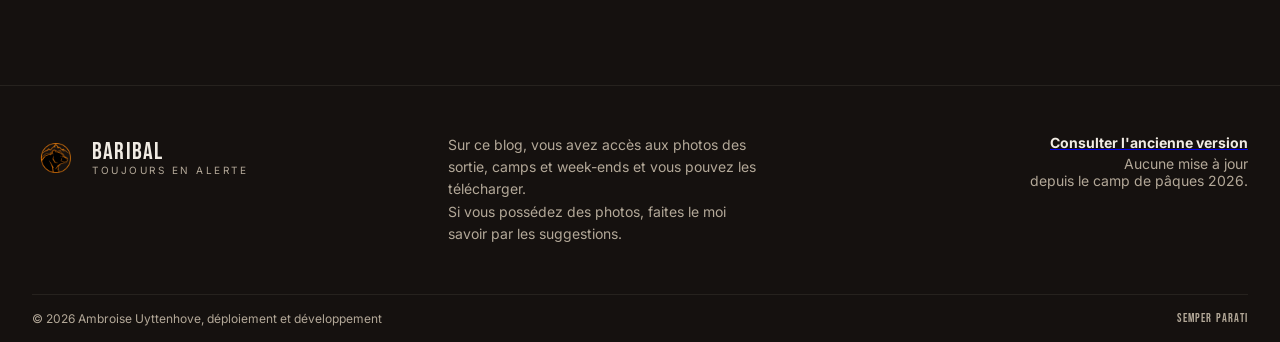
==== commit 1d52542c: "Update footer text and logo subtitle in calendrier.html" ====
--- a/calendrier.html
+++ b/calendrier.html
@@ -71,20 +71,23 @@
         <img src="assets/baribal-logo.png" alt="" width="48" height="48" loading="lazy" />
         <div>
           <div class="logo-title">BARIBAL</div>
-          <div class="logo-sub">Toujours Prêt</div>
+          <div class="logo-sub">Toujours en alerte</div>
         </div>
       </div>
       <p class="footer-text">
-        Le carnet de bord de la patrouille du Baribal — 1ʳᵉ Annecy. Photos, dates et souvenirs des sorties, weekends et camps.
+          Sur ce blog, vous avez accès aux photos des sortie, camps et week-ends et vous pouvez les télécharger.
+      <br>Si vous possédez des photos, faites le moi savoir par les suggestions.  
       </p>
       <div class="footer-contact">
-        <strong>Une photo à partager ?</strong>
-        Contacte le CP — toutes les contributions sont les bienvenues.
+        <a href="http://baribal.onrender.com/" target="_blank" rel="noopener noreferrer">
+          <strong>Consulter l'ancienne version</strong>
+        </a>
+        Aucune mise à jour <br>depuis le camp de pâques 2026.
       </div>
     </div>
     <div class="footer-bottom container">
-      <span>© <span id="year"></span> Patrouille du Baribal</span>
-      <span class="semp">SEMPER PARATUS</span>
+      <span>© <span id="year"></span> Ambroise Uyttenhove, déploiement et développement</span>
+      <span class="semp">SEMPER PARATI</span>
     </div>
   </footer>
 
--- a/style.css
+++ b/style.css
@@ -50,6 +50,7 @@
   -webkit-background-clip: text;
   background-clip: text;
   color: transparent;
+  font-size: 50px;
 }
 
 .bg-gradient-ember { background: var(--gradient-ember); }
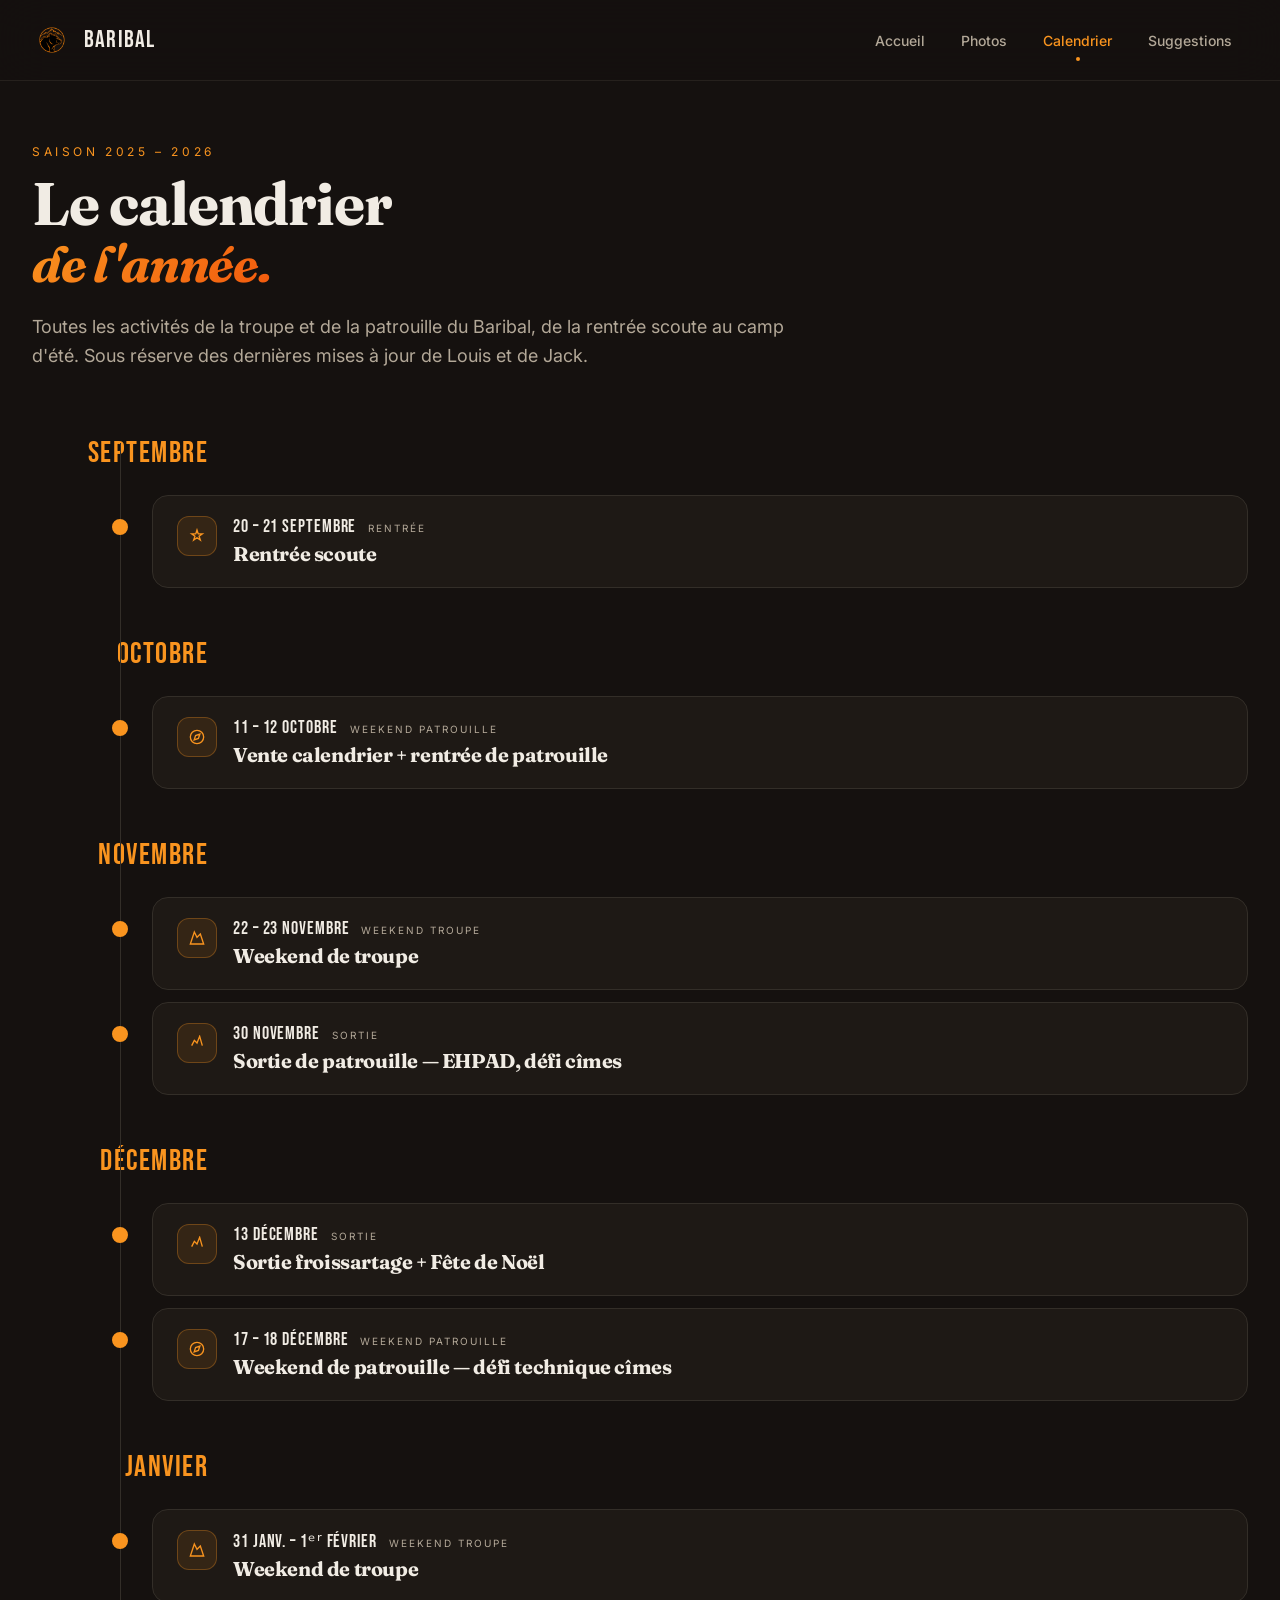
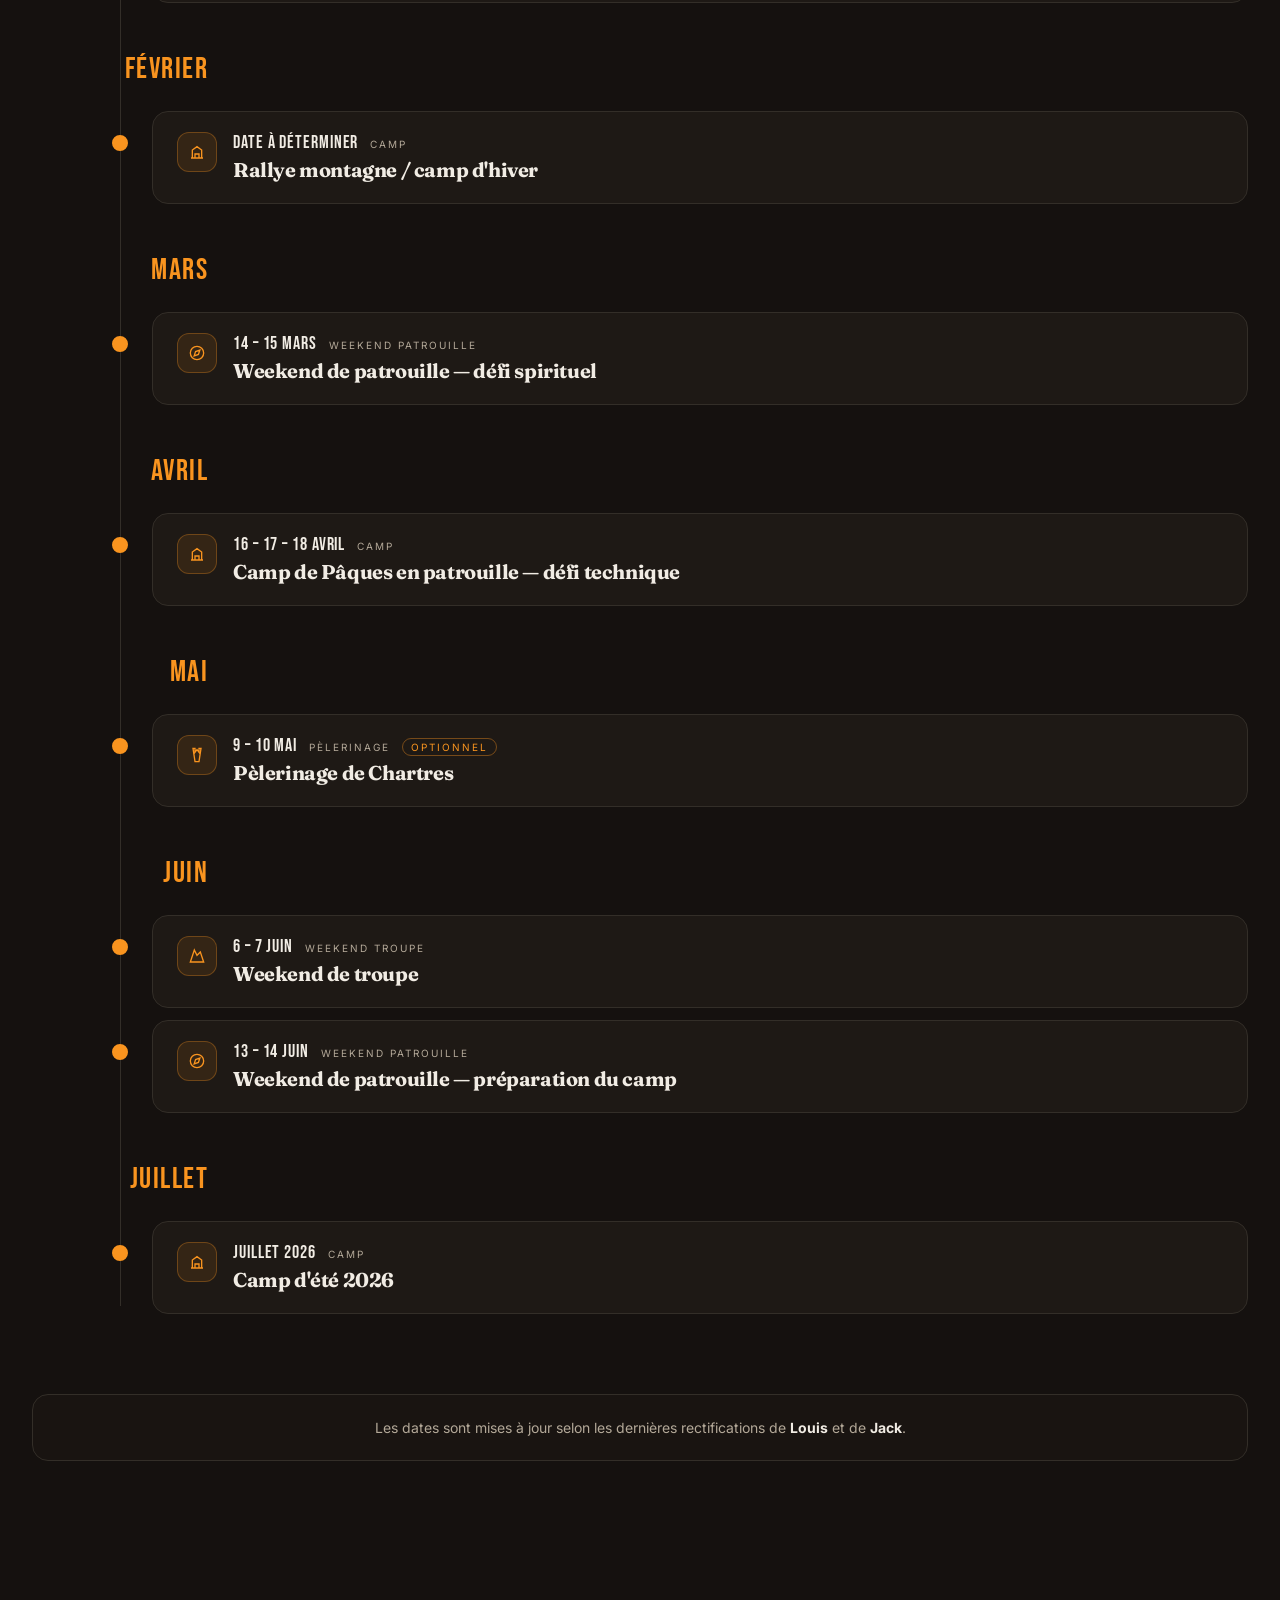
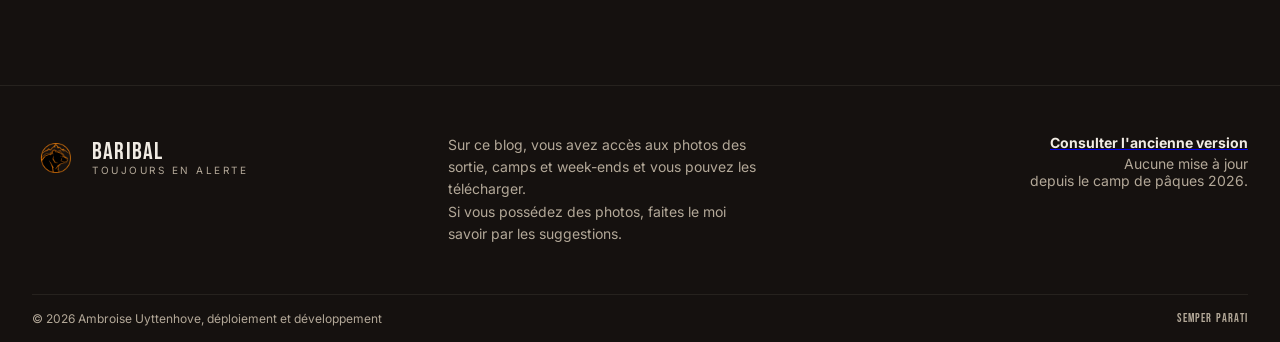
==== commit 3429d3d8: "Remove logo subtitle from calendrier.html Removed subtitle from the logo section." ====
--- a/calendrier.html
+++ b/calendrier.html
@@ -15,7 +15,6 @@
         <img src="assets/baribal-logo.png" alt="Logo Baribal" width="40" height="40" />
         <div>
           <div class="logo-title">BARIBAL</div>
-          <div class="logo-sub">1ʳᵉ Annecy · Patrouille</div>
         </div>
       </a>
       <nav class="nav-desktop" aria-label="Navigation principale">
--- a/style.css
+++ b/style.css
@@ -331,6 +331,8 @@
   animation: ember-pulse 3s ease-in-out infinite;
 }
 
+
+
 .hero h1 {
   font-size: clamp(2.5rem, 8vw, 5rem);
   line-height: 0.95;
